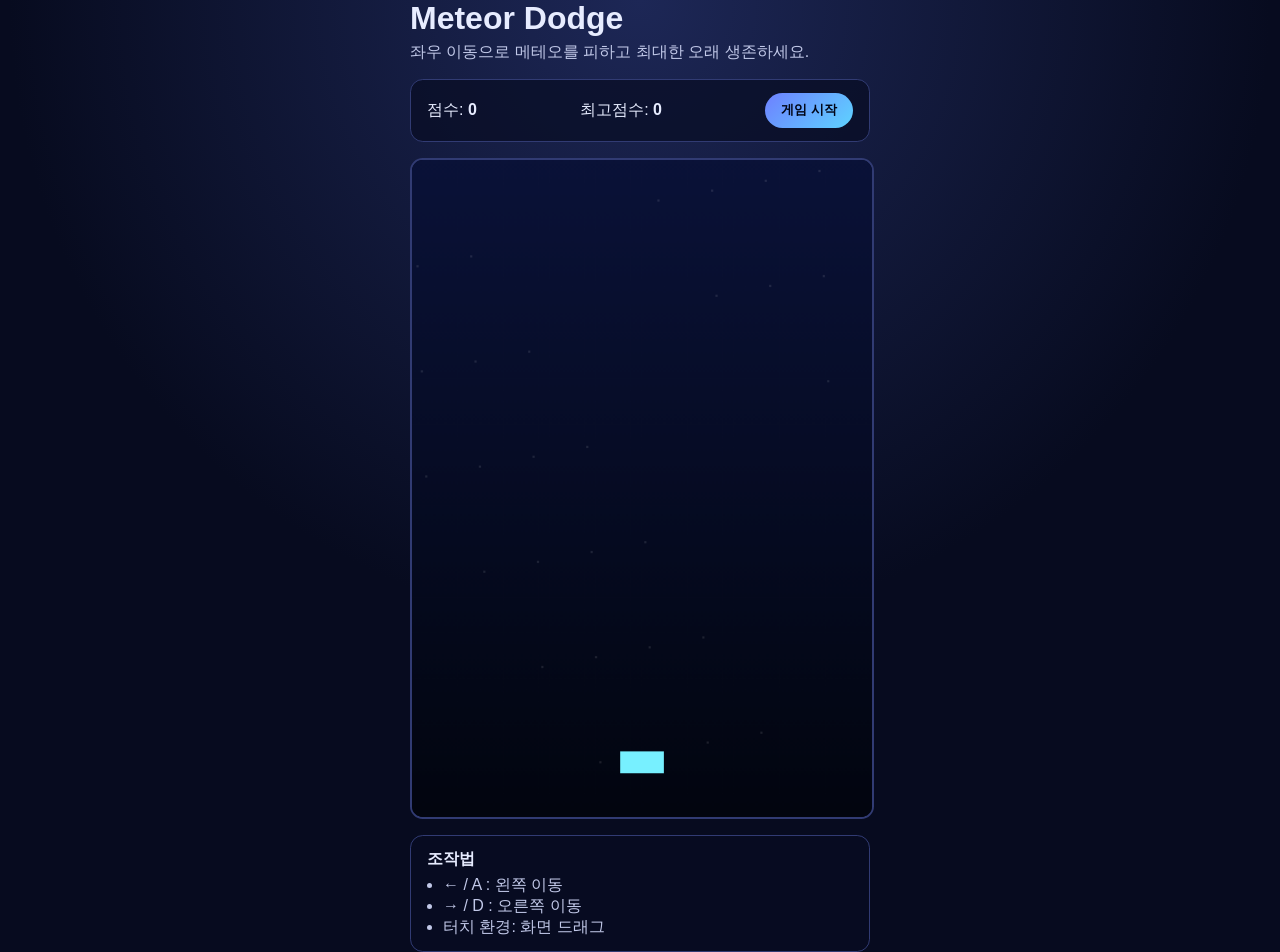
==== index.html @ 328333f1 "feat: add root auto-redirect to Meteor Dodge" ====
<!doctype html>
<html lang="ko">
  <head>
    <meta charset="UTF-8" />
    <meta name="viewport" content="width=device-width, initial-scale=1.0" />
    <title>AI PlayGround</title>
    <meta http-equiv="refresh" content="0; url=./games/meteor-dodge/" />
    <style>
      body {
        margin: 0;
        min-height: 100vh;
        display: grid;
        place-items: center;
        font-family: system-ui, sans-serif;
        background: #0b1022;
        color: #eef2ff;
      }
      a {
        color: #8ec5ff;
      }
    </style>
  </head>
  <body>
    <main>
      <p>게임으로 이동 중입니다...</p>
      <p>
        자동 이동이 안 되면
        <a href="./games/meteor-dodge/">Meteor Dodge 열기</a>
      </p>
    </main>
  </body>
</html>
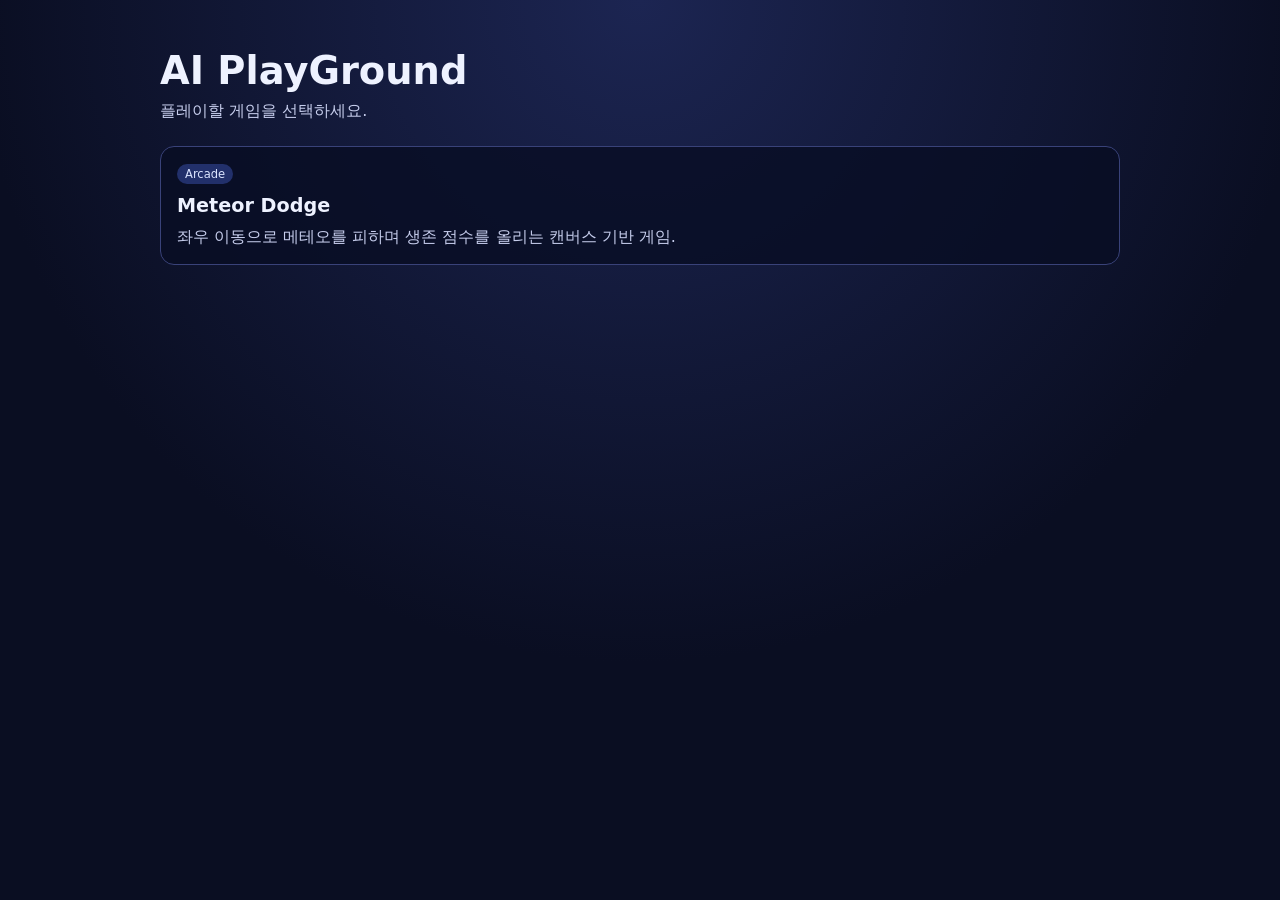
==== commit 3947127c: "feat: add game launcher landing page" ====
--- a/index.html
+++ b/index.html
@@ -3,30 +3,93 @@
   <head>
     <meta charset="UTF-8" />
     <meta name="viewport" content="width=device-width, initial-scale=1.0" />
-    <title>AI PlayGround</title>
-    <meta http-equiv="refresh" content="0; url=./games/meteor-dodge/" />
+    <title>AI PlayGround - Game Launcher</title>
     <style>
+      :root {
+        color-scheme: dark;
+        font-family: "Pretendard", "Noto Sans KR", system-ui, sans-serif;
+      }
+
       body {
         margin: 0;
         min-height: 100vh;
-        display: grid;
-        place-items: center;
-        font-family: system-ui, sans-serif;
-        background: #0b1022;
+        background: radial-gradient(circle at top, #1c2552, #0a0e22 60%);
         color: #eef2ff;
       }
-      a {
-        color: #8ec5ff;
+
+      .container {
+        width: min(960px, 92vw);
+        margin: 0 auto;
+        padding: 3rem 0 4rem;
+      }
+
+      h1 {
+        margin: 0;
+        font-size: clamp(1.8rem, 3vw, 2.5rem);
+      }
+
+      .subtitle {
+        margin-top: 0.5rem;
+        color: #c6cdec;
+      }
+
+      .grid {
+        margin-top: 1.5rem;
+        display: grid;
+        grid-template-columns: repeat(auto-fit, minmax(240px, 1fr));
+        gap: 1rem;
+      }
+
+      .card {
+        display: block;
+        border-radius: 14px;
+        border: 1px solid #394279;
+        background: rgba(8, 13, 35, 0.8);
+        padding: 1rem;
+        text-decoration: none;
+        color: inherit;
+        transition: transform 0.12s ease, border-color 0.12s ease;
+      }
+
+      .card:hover {
+        transform: translateY(-3px);
+        border-color: #6f8bff;
+      }
+
+      .tag {
+        display: inline-block;
+        font-size: 0.72rem;
+        background: #22306b;
+        color: #dbe4ff;
+        padding: 0.2rem 0.5rem;
+        border-radius: 999px;
+        margin-bottom: 0.6rem;
+      }
+
+      .card h2 {
+        margin: 0;
+        font-size: 1.2rem;
+      }
+
+      .card p {
+        margin: 0.5rem 0 0;
+        color: #c6cdec;
+        line-height: 1.45;
       }
     </style>
   </head>
   <body>
-    <main>
-      <p>게임으로 이동 중입니다...</p>
-      <p>
-        자동 이동이 안 되면
-        <a href="./games/meteor-dodge/">Meteor Dodge 열기</a>
-      </p>
+    <main class="container">
+      <h1>AI PlayGround</h1>
+      <p class="subtitle">플레이할 게임을 선택하세요.</p>
+
+      <section class="grid" aria-label="게임 목록">
+        <a class="card" href="./games/meteor-dodge/">
+          <span class="tag">Arcade</span>
+          <h2>Meteor Dodge</h2>
+          <p>좌우 이동으로 메테오를 피하며 생존 점수를 올리는 캔버스 기반 게임.</p>
+        </a>
+      </section>
     </main>
   </body>
 </html>
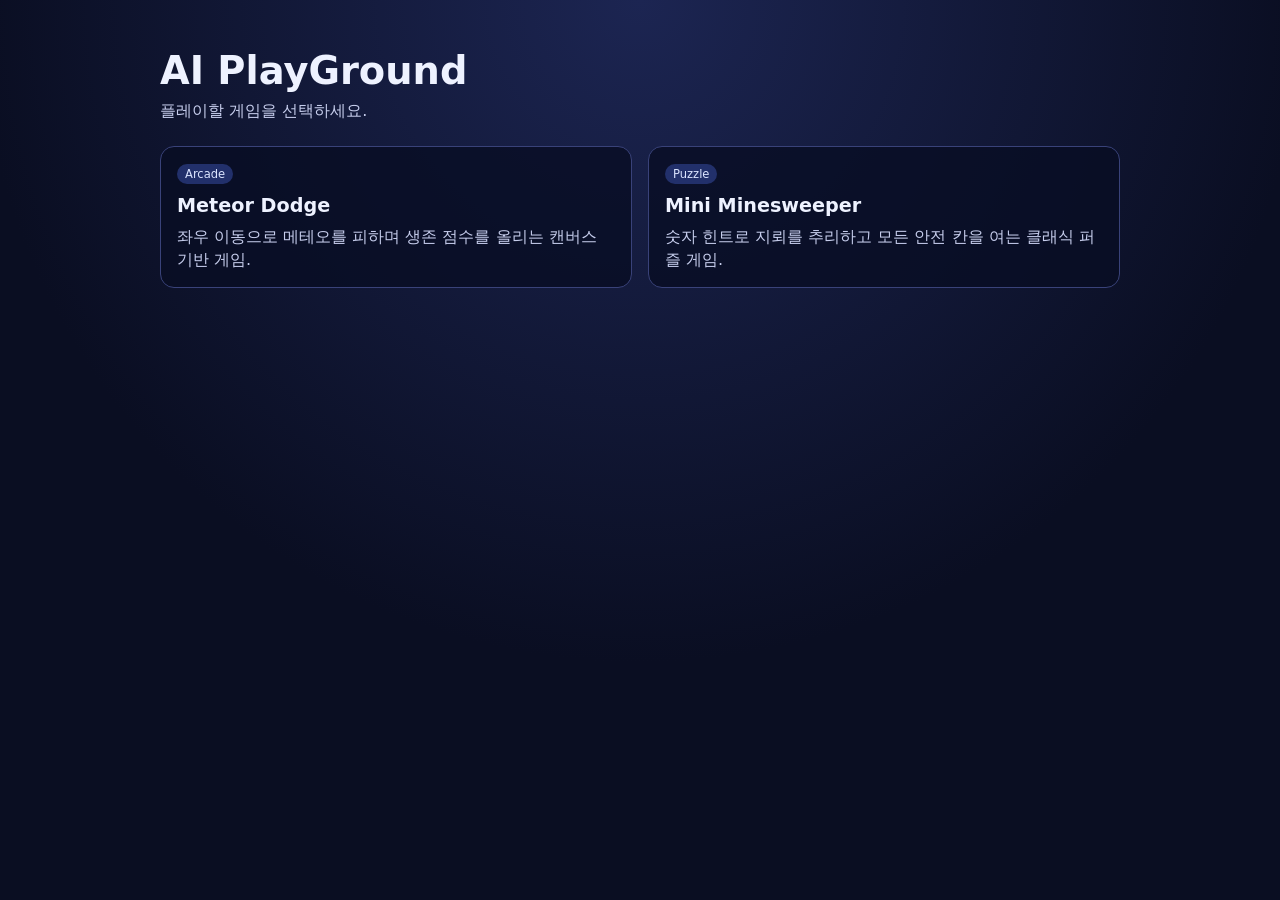
==== commit b8e2e288: "Implement Mini Minesweeper game and development docs" ====
--- a/index.html
+++ b/index.html
@@ -89,6 +89,12 @@
           <h2>Meteor Dodge</h2>
           <p>좌우 이동으로 메테오를 피하며 생존 점수를 올리는 캔버스 기반 게임.</p>
         </a>
+
+        <a class="card" href="./games/minesweeper/">
+          <span class="tag">Puzzle</span>
+          <h2>Mini Minesweeper</h2>
+          <p>숫자 힌트로 지뢰를 추리하고 모든 안전 칸을 여는 클래식 퍼즐 게임.</p>
+        </a>
       </section>
     </main>
   </body>
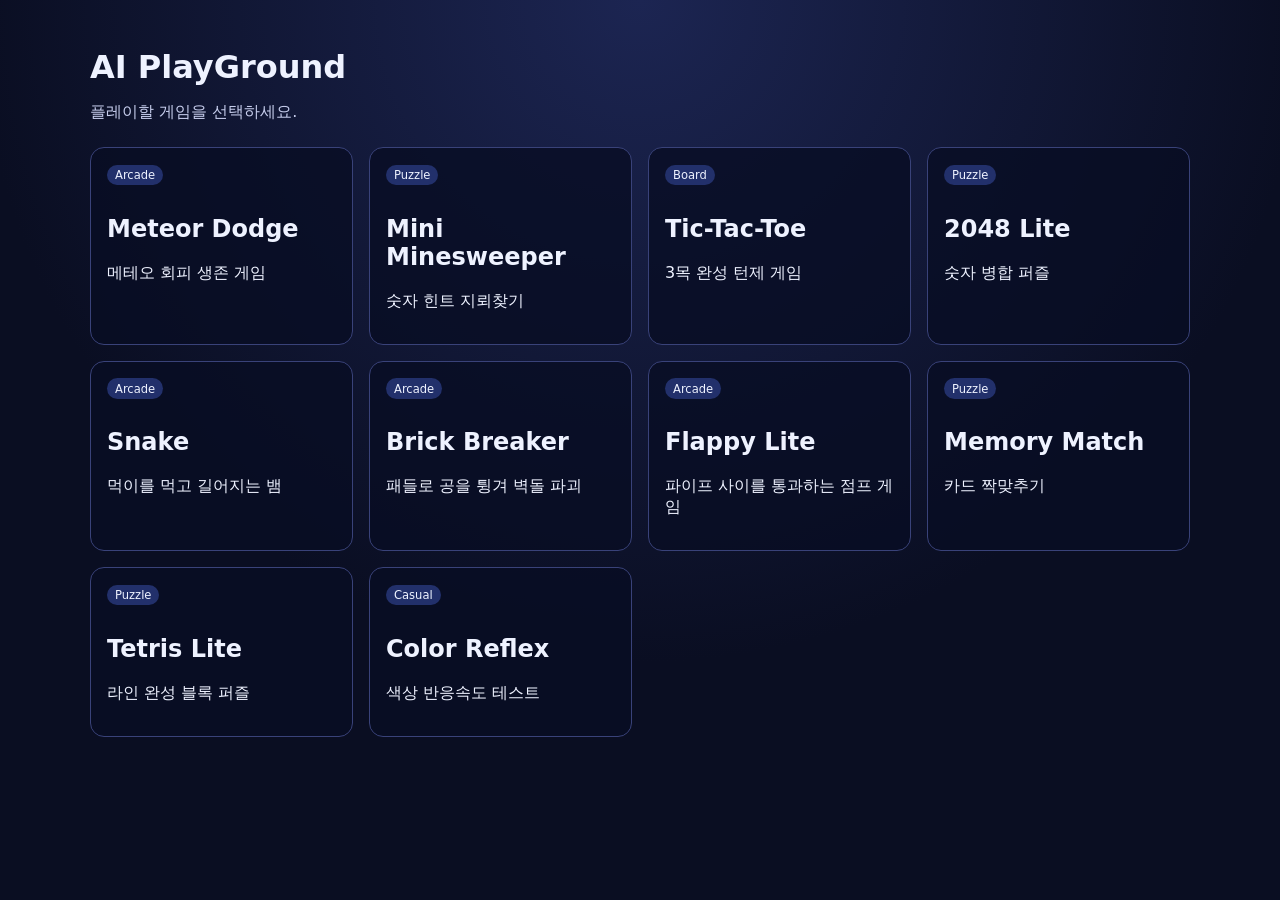
==== commit d4ab2a86: "Add 8 casual web games with planning and specs" ====
--- a/index.html
+++ b/index.html
@@ -5,96 +5,31 @@
     <meta name="viewport" content="width=device-width, initial-scale=1.0" />
     <title>AI PlayGround - Game Launcher</title>
     <style>
-      :root {
-        color-scheme: dark;
-        font-family: "Pretendard", "Noto Sans KR", system-ui, sans-serif;
-      }
-
-      body {
-        margin: 0;
-        min-height: 100vh;
-        background: radial-gradient(circle at top, #1c2552, #0a0e22 60%);
-        color: #eef2ff;
-      }
-
-      .container {
-        width: min(960px, 92vw);
-        margin: 0 auto;
-        padding: 3rem 0 4rem;
-      }
-
-      h1 {
-        margin: 0;
-        font-size: clamp(1.8rem, 3vw, 2.5rem);
-      }
-
-      .subtitle {
-        margin-top: 0.5rem;
-        color: #c6cdec;
-      }
-
-      .grid {
-        margin-top: 1.5rem;
-        display: grid;
-        grid-template-columns: repeat(auto-fit, minmax(240px, 1fr));
-        gap: 1rem;
-      }
-
-      .card {
-        display: block;
-        border-radius: 14px;
-        border: 1px solid #394279;
-        background: rgba(8, 13, 35, 0.8);
-        padding: 1rem;
-        text-decoration: none;
-        color: inherit;
-        transition: transform 0.12s ease, border-color 0.12s ease;
-      }
-
-      .card:hover {
-        transform: translateY(-3px);
-        border-color: #6f8bff;
-      }
-
-      .tag {
-        display: inline-block;
-        font-size: 0.72rem;
-        background: #22306b;
-        color: #dbe4ff;
-        padding: 0.2rem 0.5rem;
-        border-radius: 999px;
-        margin-bottom: 0.6rem;
-      }
-
-      .card h2 {
-        margin: 0;
-        font-size: 1.2rem;
-      }
-
-      .card p {
-        margin: 0.5rem 0 0;
-        color: #c6cdec;
-        line-height: 1.45;
-      }
+      :root { color-scheme: dark; font-family: "Pretendard", "Noto Sans KR", system-ui, sans-serif; }
+      body { margin: 0; min-height: 100vh; background: radial-gradient(circle at top, #1c2552, #0a0e22 60%); color: #eef2ff; }
+      .container { width: min(1100px, 92vw); margin: 0 auto; padding: 3rem 0 4rem; }
+      .grid { margin-top: 1.5rem; display: grid; grid-template-columns: repeat(auto-fit, minmax(220px, 1fr)); gap: 1rem; }
+      .card { display:block;border-radius:14px;border:1px solid #394279;background:rgba(8,13,35,.8);padding:1rem;text-decoration:none;color:inherit }
+      .card:hover { border-color:#6f8bff; transform:translateY(-2px); }
+      .tag { display:inline-block;font-size:.72rem;background:#22306b;padding:.2rem .5rem;border-radius:999px;margin-bottom:.6rem; }
+      h1 { margin:0; } .subtitle{color:#c6cdec}
     </style>
   </head>
   <body>
     <main class="container">
       <h1>AI PlayGround</h1>
       <p class="subtitle">플레이할 게임을 선택하세요.</p>
-
       <section class="grid" aria-label="게임 목록">
-        <a class="card" href="./games/meteor-dodge/">
-          <span class="tag">Arcade</span>
-          <h2>Meteor Dodge</h2>
-          <p>좌우 이동으로 메테오를 피하며 생존 점수를 올리는 캔버스 기반 게임.</p>
-        </a>
-
-        <a class="card" href="./games/minesweeper/">
-          <span class="tag">Puzzle</span>
-          <h2>Mini Minesweeper</h2>
-          <p>숫자 힌트로 지뢰를 추리하고 모든 안전 칸을 여는 클래식 퍼즐 게임.</p>
-        </a>
+        <a class="card" href="./games/meteor-dodge/"><span class="tag">Arcade</span><h2>Meteor Dodge</h2><p>메테오 회피 생존 게임</p></a>
+        <a class="card" href="./games/minesweeper/"><span class="tag">Puzzle</span><h2>Mini Minesweeper</h2><p>숫자 힌트 지뢰찾기</p></a>
+        <a class="card" href="./games/tic-tac-toe/"><span class="tag">Board</span><h2>Tic-Tac-Toe</h2><p>3목 완성 턴제 게임</p></a>
+        <a class="card" href="./games/2048/"><span class="tag">Puzzle</span><h2>2048 Lite</h2><p>숫자 병합 퍼즐</p></a>
+        <a class="card" href="./games/snake/"><span class="tag">Arcade</span><h2>Snake</h2><p>먹이를 먹고 길어지는 뱀</p></a>
+        <a class="card" href="./games/brick-breaker/"><span class="tag">Arcade</span><h2>Brick Breaker</h2><p>패들로 공을 튕겨 벽돌 파괴</p></a>
+        <a class="card" href="./games/flappy-lite/"><span class="tag">Arcade</span><h2>Flappy Lite</h2><p>파이프 사이를 통과하는 점프 게임</p></a>
+        <a class="card" href="./games/memory-match/"><span class="tag">Puzzle</span><h2>Memory Match</h2><p>카드 짝맞추기</p></a>
+        <a class="card" href="./games/tetris-lite/"><span class="tag">Puzzle</span><h2>Tetris Lite</h2><p>라인 완성 블록 퍼즐</p></a>
+        <a class="card" href="./games/color-reflex/"><span class="tag">Casual</span><h2>Color Reflex</h2><p>색상 반응속도 테스트</p></a>
       </section>
     </main>
   </body>
